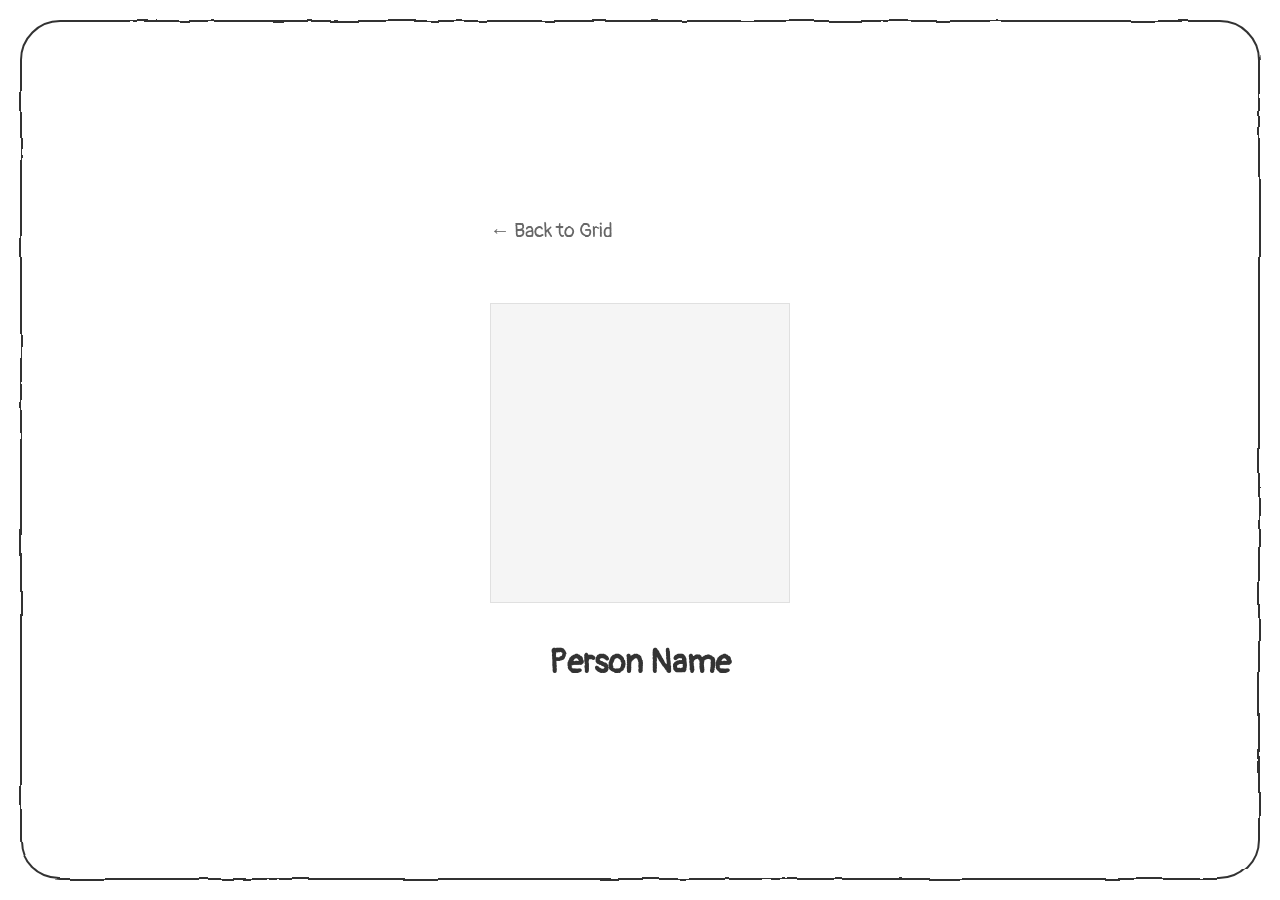
==== pages/biographies.html @ 19308217 "created basic structure --- homepage + 8 bios (barbie page is only one with actual components tho)" ====
<!DOCTYPE html>
<html lang="en">
<head>
    <meta charset="UTF-8">
    <meta name="viewport" content="width=device-width, initial-scale=1.0">
    <title>Person Page</title>
    <link rel="preconnect" href="https://fonts.googleapis.com">
    <link rel="preconnect" href="https://fonts.gstatic.com" crossorigin>
    <link href="https://fonts.googleapis.com/css2?family=Pangolin&display=swap" rel="stylesheet">
    <link rel="stylesheet" href="../styles.css">
    <style>
        /* Additional styles specific to individual pages */
        .back-link {
            display: inline-block;
            margin: 20px 0;
            color: #666;
            text-decoration: none;
            transition: color 0.2s ease;
            font-family: 'Pangolin', cursive;
            font-size: 20px;
        }
        
        .back-link:hover {
            color: #333;
        }

        .person-container {
            max-width: 800px;
            margin: 0 auto;
            padding: 20px;
            font-family: 'Pangolin', cursive;
        }

        .person-photo {
            width: 300px;
            height: 300px;
            background-color: #f5f5f5;
            border: 1px solid #e0e0e0;
            margin: 40px auto;
        }

        .person-name {
            font-family: 'Pangolin', cursive;
            font-size: 32px;
            margin: 20px 0;
            text-align: center;
        }
    </style>
</head>
<body>
    <div class="person-container">
        <a href="../index.html" class="back-link">← Back to Grid</a>
        <div class="person-photo"></div>
        <h1 class="person-name">Person Name</h1>
        <!-- Content will go here -->
    </div>
</body>
</html>
---- styles.css ----
/* Import Pangolin font */
@import url('https://fonts.googleapis.com/css2?family=Pangolin&display=swap');

/* Reset default styles */
* {
    margin: 0;
    padding: 0;
    box-sizing: border-box;
}

/* White mask to hide content outside border */
body::after {
    content: '';
    position: fixed;
    top: 0;
    left: 0;
    right: 0;
    bottom: 0;
    background: white;
    z-index: -1;  /* Put the white mask behind everything */
    pointer-events: none;
    /* Create a "window" that matches the border shape */
    mask: path('M 20 40 Q 20 20 40 20 L calc(100% - 40px) 20 Q calc(100% - 20px) 20 calc(100% - 20px) 40 L calc(100% - 20px) calc(100% - 40px) Q calc(100% - 20px) calc(100% - 20px) calc(100% - 40px) calc(100% - 20px) L 40 calc(100% - 20px) Q 20 calc(100% - 20px) 20 calc(100% - 40px) Z');
    -webkit-mask: path('M 20 40 Q 20 20 40 20 L calc(100% - 40px) 20 Q calc(100% - 20px) 20 calc(100% - 20px) 40 L calc(100% - 20px) calc(100% - 40px) Q calc(100% - 20px) calc(100% - 20px) calc(100% - 40px) calc(100% - 20px) L 40 calc(100% - 20px) Q 20 calc(100% - 20px) 20 calc(100% - 40px) Z');
}

body {
    font-family: 'Pangolin', cursive;
    background-color: white;
    color: #333;
    min-height: 100vh;
    display: flex;
    align-items: center;
    padding: 30px 60px;
    position: relative;
    /* Add padding to account for the border mask */
    padding: 20px;
    /* Create a scrollable container that respects the border */
    overflow-y: auto;
    overflow-x: hidden;
}

/* Hand-drawn border that outlines the viewport */
body::before {
    content: '';
    position: fixed;
    top: 20px;
    left: 20px;
    right: 20px;
    bottom: 20px;
    border: 2px solid #333;
    border-radius: 40px;
    pointer-events: none;
    z-index: 999;  /* Keep border on very top */
    filter: url('data:image/svg+xml;utf8,<svg xmlns="http://www.w3.org/2000/svg"><filter id="filter"><feTurbulence type="fractalNoise" baseFrequency="0.02" numOctaves="4" result="noise" /><feDisplacementMap in="SourceGraphic" in2="noise" scale="4" /></filter></svg>#filter');
}

.container {
    max-width: 1400px;
    margin: 0 auto;
    padding: 30px 60px;
    position: relative;
}

/* Remove the old container border */
.container::before {
    display: none;
}

/* Grid Layout */
.grid {
    display: grid;
    grid-template-columns: repeat(4, 1fr);
    gap: 25px;
    margin: 0 auto;
    max-width: 800px;
    position: relative;
    z-index: 1;  /* Content above the white mask */
}

/* Grid Items */
.grid-item {
    text-align: center;
}

.grid-item a {
    text-decoration: none;
    color: inherit;
    display: block;
    transition: transform 0.2s ease;
}

.grid-item a:hover {
    transform: translateY(-5px);
}

/* Photo Squares */
.photo-square {
    width: 100%;
    aspect-ratio: 1;
    background-color: #f5f5f5;
    border: 1px solid #e0e0e0;
    margin-bottom: 12px;
    transition: border-color 0.2s ease;
}

.grid-item:hover .photo-square {
    border-color: #999;
}

/* Captions */
.caption {
    font-size: 18px;  /* Slightly increased for better readability with Pangolin */
    color: #333;
    margin-top: 8px;
    font-family: 'Pangolin', cursive;  /* Explicitly set font for captions */
}

/* Responsive Design */
@media (max-width: 1024px) {
    .grid {
        grid-template-columns: repeat(3, 1fr);
        gap: 20px;
    }
}

@media (max-width: 768px) {
    .grid {
        grid-template-columns: repeat(2, 1fr);
        gap: 15px;
    }
    
    .container {
        padding: 60px 40px;  /* Adjusted padding for smaller screens */
    }
    
    .container::before {
        top: -20px;
        left: -20px;
        right: -20px;
        bottom: -20px;
    }
}

@media (max-width: 480px) {
    .grid {
        grid-template-columns: 1fr;
    }
}
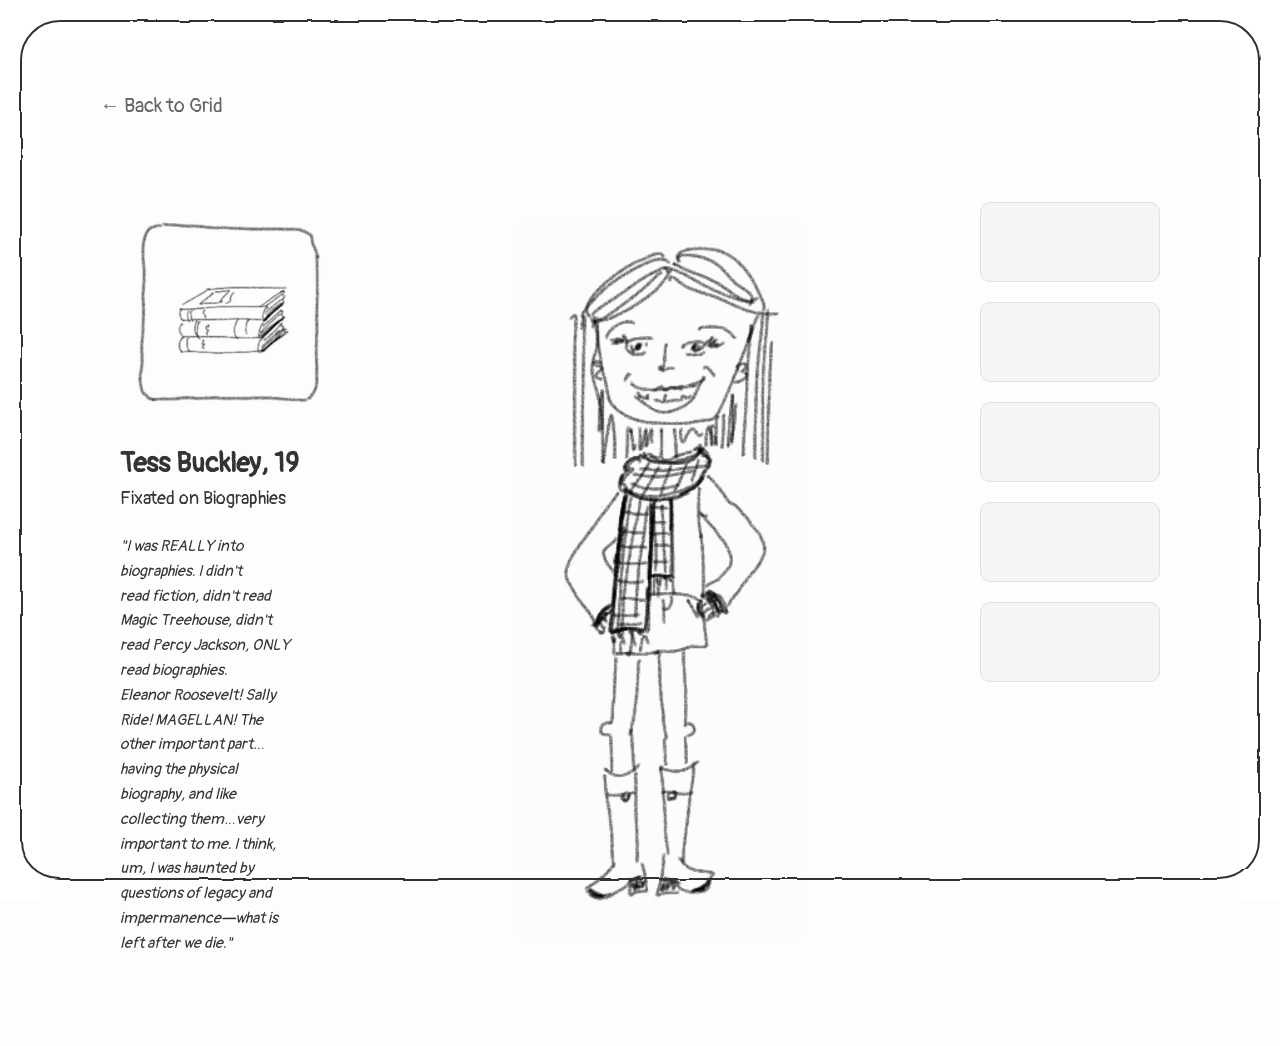
==== commit be8dcd32: "completed "first draft" --- it's very barebones and needs a lot of work" ====
--- a/pages/biographies.html
+++ b/pages/biographies.html
@@ -3,20 +3,38 @@
 <head>
     <meta charset="UTF-8">
     <meta name="viewport" content="width=device-width, initial-scale=1.0">
-    <title>Person Page</title>
+    <title>Biographies | Fixations</title>
     <link rel="preconnect" href="https://fonts.googleapis.com">
     <link rel="preconnect" href="https://fonts.gstatic.com" crossorigin>
     <link href="https://fonts.googleapis.com/css2?family=Pangolin&display=swap" rel="stylesheet">
     <link rel="stylesheet" href="../styles.css">
     <style>
-        /* Additional styles specific to individual pages */
+        .page-container {
+            max-width: 1400px;
+            margin: 20px auto;
+            padding: 30px 60px;
+            position: relative;
+            width: calc(100% - 40px);
+            background-color: #fdfdfd;
+        }
+
+        body {
+            min-height: 100vh;
+            padding: 20px;
+            box-sizing: border-box;
+            position: relative;
+            overflow-y: auto;
+            overflow-x: hidden;
+            display: block;
+            background-color: #fdfdfd;
+        }
+
         .back-link {
             display: inline-block;
             margin: 20px 0;
             color: #666;
             text-decoration: none;
             transition: color 0.2s ease;
-            font-family: 'Pangolin', cursive;
             font-size: 20px;
         }
         
@@ -24,35 +42,153 @@
             color: #333;
         }
 
-        .person-container {
-            max-width: 800px;
-            margin: 0 auto;
-            padding: 20px;
-            font-family: 'Pangolin', cursive;
+        .three-column-layout {
+            display: grid;
+            grid-template-columns: 1fr 1.5fr 1fr;
+            gap: 40px;
+            margin-top: 40px;
         }
 
-        .person-photo {
-            width: 300px;
-            height: 300px;
+        .profile-section {
+            padding: 20px;
+            display: flex;
+            flex-direction: column;
+            align-items: center;
+            background-color: #fdfdfd;
+        }
+
+        /* Custom override for profile icon to prevent cropping */
+        .profile-section .photo-square {
+            width: 200px;
+            height: 200px;
+            background-size: contain;
+            background-position: center;
+            background-repeat: no-repeat;
+            margin-bottom: 20px;
+            /* Remove constraints that might cause cropping */
+            object-fit: contain;
+            box-sizing: content-box;
+            padding: 10px;
+            background-color: #fdfdfd;
+        }
+
+        .profile-info {
+            font-size: 18px;
+            line-height: 1.6;
+            width: 100%;
+        }
+
+        .main-content {
+            padding: 20px;
+            text-align: center;
+            display: flex;
+            justify-content: center;
+            align-items: center;
+            background-color: #fdfdfd;
+        }
+
+        /* Custom override for main image */
+        .main-content .photo-square.large {
+            width: 60%; /* Narrower horizontally */
+            height: 80vh; /* Taller vertically */
+            max-height: 800px;
+            min-height: 600px;
+            aspect-ratio: 2/3; /* More vertical aspect ratio */
+            background-size: contain;
+            background-position: center;
+            background-repeat: no-repeat;
+            margin: 0 auto;
+            background-color: #fdfdfd;
+        }
+
+        .chat-section {
+            padding: 20px;
+            background-color: #fdfdfd;
+        }
+
+        .chat-boxes {
+            display: flex;
+            flex-direction: column;
+            gap: 20px;
+        }
+
+        .chat-box {
+            padding: 15px;
             background-color: #f5f5f5;
             border: 1px solid #e0e0e0;
-            margin: 40px auto;
+            border-radius: 10px;
+            min-height: 80px;
         }
 
-        .person-name {
-            font-family: 'Pangolin', cursive;
-            font-size: 32px;
-            margin: 20px 0;
-            text-align: center;
+        @media (max-width: 1024px) {
+            .three-column-layout {
+                grid-template-columns: 1fr 1fr;
+            }
+            .chat-section {
+                grid-column: span 2;
+            }
+        }
+
+        @media (max-width: 768px) {
+            .three-column-layout {
+                grid-template-columns: 1fr;
+                gap: 20px;
+            }
+            .chat-section {
+                grid-column: auto;
+            }
         }
     </style>
 </head>
 <body>
-    <div class="person-container">
+    <div class="page-container">
         <a href="../index.html" class="back-link">← Back to Grid</a>
-        <div class="person-photo"></div>
-        <h1 class="person-name">Person Name</h1>
-        <!-- Content will go here -->
+        
+        <div class="three-column-layout">
+            <!-- Left Column: Profile -->
+            <div class="profile-section">
+                <div class="photo-square" style="background-image: url('../images/Biographies.jpg');"></div>
+                <div class="profile-info">
+                    <h2>Tess Buckley, 19</h2>
+                    <p>Fixated on Biographies</p>
+                    <p style="margin-top: 20px; font-style: italic;">
+                        "I was REALLY into<br>
+                        biographies. I didn't<br>
+                        read fiction, didn't read<br>
+                        Magic Treehouse, didn't<br>
+                        read Percy Jackson, ONLY<br>
+                        read biographies.<br>
+                        Eleanor Roosevelt! Sally<br>
+                        Ride! MAGELLAN! The<br>
+                        other important part…<br>
+                        having the physical<br>
+                        biography, and like<br>
+                        collecting them…very<br>
+                        important to me. I think,<br>
+                        um, I was haunted by<br>
+                        questions of legacy and<br>
+                        impermanence—what is<br>
+                        left after we die."
+                    </p>
+                </div>
+            </div>
+
+            <!-- Middle Column: Main Content -->
+            <div class="main-content">
+                <div class="photo-square large" style="background-image: url('../images/Tess.jpg');"></div>
+            </div>
+
+            <!-- Right Column: Chat Boxes -->
+            <div class="chat-section">
+                <div class="chat-boxes">
+                    <div class="chat-box"></div>
+                    <div class="chat-box"></div>
+                    <div class="chat-box"></div>
+                    <div class="chat-box"></div>
+                    <div class="chat-box"></div>
+                </div>
+            </div>
+        </div>
     </div>
 </body>
 </html> 
--- a/styles.css
+++ b/styles.css
@@ -26,8 +26,12 @@
 
 body {
     font-family: 'Pangolin', cursive;
-    background-color: white;
+    margin: 0;
+    padding: 0;
+    box-sizing: border-box;
+    line-height: 1.6;
     color: #333;
+    background-color: #fdfdfd;
     min-height: 100vh;
     display: flex;
     align-items: center;
@@ -68,19 +72,27 @@
 }
 
 /* Grid Layout */
+/* This is overridden by the custom grid in index.html for the home page */
 .grid {
     display: grid;
+    /* Default grid template for interior pages */
     grid-template-columns: repeat(4, 1fr);
-    gap: 25px;
+    gap: 24px;
+    padding: 20px 0;
+    background-color: #fdfdfd;
     margin: 0 auto;
-    max-width: 800px;
-    position: relative;
-    z-index: 1;  /* Content above the white mask */
 }
 
 /* Grid Items */
 .grid-item {
+    background-color: #fdfdfd;
+    border-radius: 8px;
+    overflow: hidden;
+    transition: transform 0.3s ease;
+    text-decoration: none;
+    color: inherit;
     text-align: center;
+    padding: 10px;
 }
 
 .grid-item a {
@@ -98,14 +110,47 @@
 .photo-square {
     width: 100%;
     aspect-ratio: 1;
-    background-color: #f5f5f5;
-    border: 1px solid #e0e0e0;
+    background-color: #fdfdfd;
     margin-bottom: 12px;
     transition: border-color 0.2s ease;
+    background-size: contain;
+    background-position: center;
+    background-repeat: no-repeat;
 }
 
 .grid-item:hover .photo-square {
-    border-color: #999;
+    /* Remove border color change on hover */
+}
+
+/* Specific styling for profile photos to ensure they are square */
+.profile-section .photo-square {
+    width: 200px;
+    height: 200px;
+    aspect-ratio: 1/1;
+    background-size: contain;
+    background-position: center;
+    background-repeat: no-repeat;
+    margin: 0 auto 20px auto;
+    background-color: #fdfdfd;
+}
+
+/* Specific styling for the large photo */
+.photo-square.large {
+    width: auto;
+    max-width: 90%;
+    height: 70vh;
+    min-height: 500px;
+    max-height: 700px;
+    aspect-ratio: 3/4;
+    background-size: contain;
+    background-position: center;
+    background-repeat: no-repeat;
+    box-sizing: border-box;
+    display: flex;
+    justify-content: center;
+    align-items: center;
+    margin: 0 auto;
+    background-color: #fdfdfd;
 }
 
 /* Captions */
@@ -114,6 +159,11 @@
     color: #333;
     margin-top: 8px;
     font-family: 'Pangolin', cursive;  /* Explicitly set font for captions */
+}
+
+/* Profile Quote Style */
+.profile-info p[style*="font-style: italic"] {
+    font-size: 15.5px;
 }
 
 /* Responsive Design */
